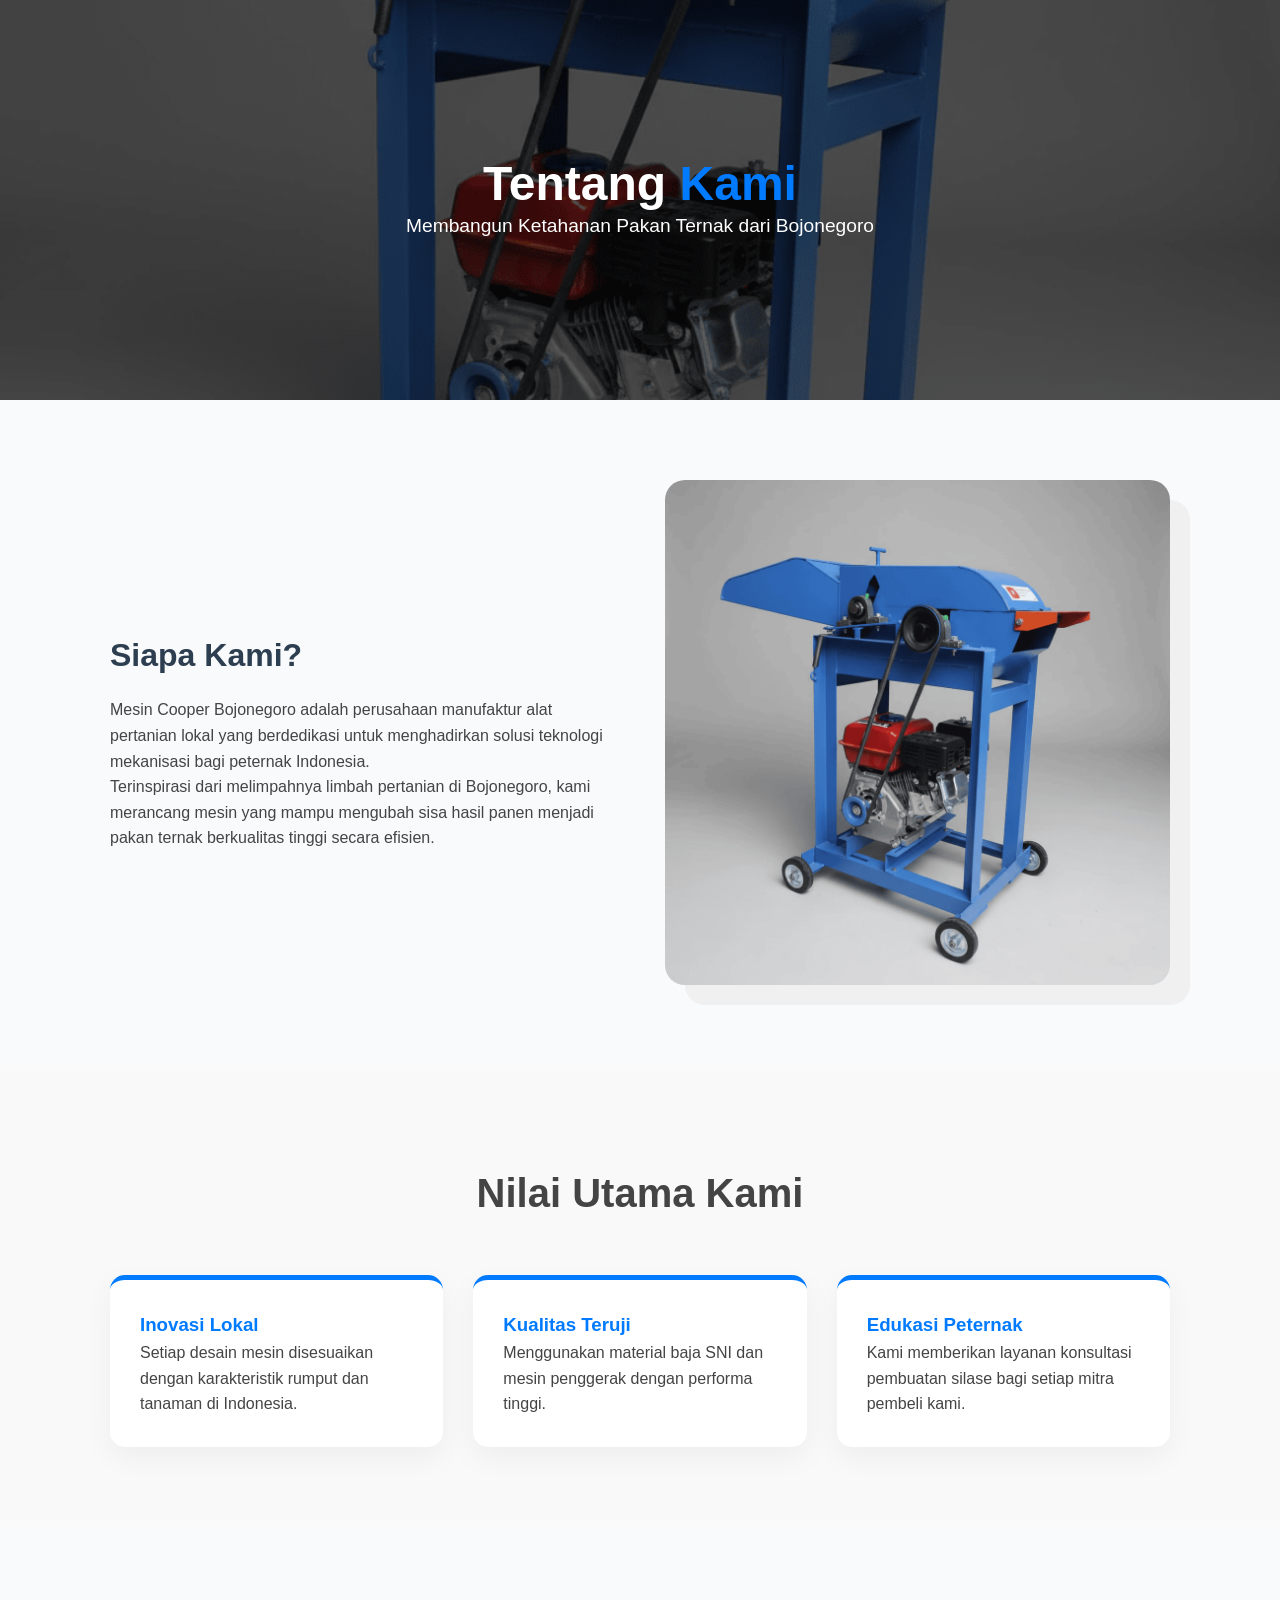
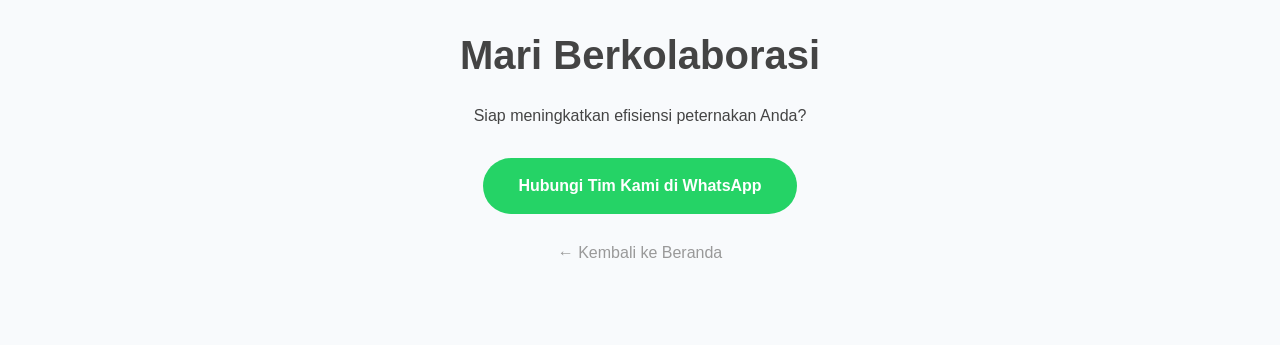
==== About/index.html @ 006e7e93 "update website" ====
<!DOCTYPE html>
<html lang="id">
<head>
    <meta charset="UTF-8">
    <meta name="viewport" content="width=device-width, initial-scale=1.0">
    <title>Tentang Kami | Mesin Cooper Bojonegoro</title>
    <link rel="stylesheet" href="../style/main.css">
    <style>
        :root { --biru-utama: #007bff; --hitam-tegas: #2c3e50; }
        body { font-family: 'Inter', sans-serif; margin: 0; color: #444; line-height: 1.6; }
        
        /* Section Hero (Gambar Background) */
        .hero-about {
            background: linear-gradient(rgba(0,0,0,0.6), rgba(0,0,0,0.6)), url('../public/BM Utama .png');
            background-size: cover; background-position: center;
            height: 400px; display: flex; align-items: center; justify-content: center;
            color: white; text-align: center;
        }
        .hero-about h1 { font-size: 3rem; margin: 0; }

        /* Section Visi Misi */
        .section-padding { padding: 80px 20px; max-width: 1100px; margin: auto; }
        .grid-2 { display: grid; grid-template-columns: 1fr 1fr; gap: 50px; align-items: center; }
        
        /* Kotak Nilai (Value) - Seperti Waste4Change */
        .value-grid { display: grid; grid-template-columns: repeat(auto-fit, minmax(250px, 1fr)); gap: 30px; margin-top: 40px; }
        .value-card { 
            padding: 30px; border-radius: 15px; background: #fff; 
            box-shadow: 0 10px 30px rgba(0,0,0,0.05); border-top: 5px solid var(--biru-utama);
            transition: 0.3s;
        }
        .value-card:hover { transform: translateY(-10px); }
        .value-card h3 { color: var(--biru-utama); margin-top: 0; }

        .btn-wa-about {
            display: inline-block; background: #25d366; color: white; padding: 15px 35px;
            border-radius: 50px; text-decoration: none; font-weight: bold; margin-top: 30px;
        }
    </style>
</head>
<body>

    <header class="hero-about">
        <div>
            <h1>Tentang <span style="color: var(--biru-utama);">Kami</span></h1>
            <p style="font-size: 1.2rem;">Membangun Ketahanan Pakan Ternak dari Bojonegoro</p>
        </div>
    </header>

    <section class="section-padding">
        <div class="grid-2">
            <div>
                <h2 style="color: var(--hitam-tegas); font-size: 2rem;">Siapa Kami?</h2>
                <p>Mesin Cooper Bojonegoro adalah perusahaan manufaktur alat pertanian lokal yang berdedikasi untuk menghadirkan solusi teknologi mekanisasi bagi peternak Indonesia.</p>
                <p>Terinspirasi dari melimpahnya limbah pertanian di Bojonegoro, kami merancang mesin yang mampu mengubah sisa hasil panen menjadi pakan ternak berkualitas tinggi secara efisien.</p>
            </div>
            <img src="../public/BM Utama .png" style="width: 100%; border-radius: 20px; box-shadow: 20px 20px 0px #f0f0f0;">
        </div>
    </section>

    <section style="background: #f9f9f9;">
        <div class="section-padding">
            <h2 style="text-align: center; margin-bottom: 50px;">Nilai Utama Kami</h2>
            <div class="value-grid">
                <div class="value-card">
                    <h3>Inovasi Lokal</h3>
                    <p>Setiap desain mesin disesuaikan dengan karakteristik rumput dan tanaman di Indonesia.</p>
                </div>
                <div class="value-card">
                    <h3>Kualitas Teruji</h3>
                    <p>Menggunakan material baja SNI dan mesin penggerak dengan performa tinggi.</p>
                </div>
                <div class="value-card">
                    <h3>Edukasi Peternak</h3>
                    <p>Kami memberikan layanan konsultasi pembuatan silase bagi setiap mitra pembeli kami.</p>
                </div>
            </div>
        </div>
    </section>

    <section class="section-padding" style="text-align: center;">
        <h2>Mari Berkolaborasi</h2>
        <p>Siap meningkatkan efisiensi peternakan Anda?</p>
        <a href="https://wa.me" class="btn-wa-about">Hubungi Tim Kami di WhatsApp</a>
        <br><br>
        <a href="../index.html" style="color: #999; text-decoration: none;">← Kembali ke Beranda</a>
    </section>

</body>
</html>
---- style/main.css ----
/* 1. RESET & BASE STYLES */
* {
    margin: 0;
    padding: 0;
    box-sizing: border-box;
    font-family: 'Plus Jakarta Sans', sans-serif;
}

body {
    background-color: #f8fafc;
    color: #1e293b;
    line-height: 1.6;
}

/* 2. NAVBAR MODERN */
.navbar-modern {
    display: flex;
    justify-content: space-between;
    align-items: center;
    padding: 0.5rem 10%;
    background: rgba(255, 255, 255, 0.9);
    backdrop-filter: blur(10px);
    position: sticky;
    top: 0;
    z-index: 1000;
    border-bottom: 1px solid #e2e8f0;
}

.logo {
    font-weight: 800;
    font-size: 1.25rem;
    letter-spacing: -0.5px;
}

.logo span {
    color: #2563eb;
}

.nav-links a {
    text-decoration: none;
    color: #64748b;
    margin-left: 2rem;
    font-weight: 600;
    transition: 0.3s;
}

.nav-links a:hover, .nav-links a.active {
    color: #2563eb;
}

.nav-cta {
    background: #2563eb;
    color: white !important;
    padding: 0.6rem 1.2rem;
    border-radius: 8px;
}

/* 3. HERO SECTION */
#hero-premium {
    padding: 0.5rem 10%;
    background: linear-gradient(135deg, #ffffff 0%, #f1f5f9 100%);
    text-align: center;
}

.badge-new {
    background: #dbeafe;
    color: #2563eb;
    padding: 0.5rem 1rem;
    border-radius: 50px;
    font-size: 0.8rem;
    font-weight: 700;
}

h1 {
    font-size: 3.5rem;
    margin: 0.5rem 0;
    font-weight: 800;
    line-height: 1.1;
}

.text-gradient {
    background: linear-gradient(to right, #2563eb, #3b82f6);
    -webkit-background-clip: text;
    background-clip: text; /* Ini adalah baris tambahan yang diminta VS Code */
    -webkit-text-fill-color: transparent;
}
#hero-premium p {
    max-width: 600px;
    margin: 0 auto 2.5rem;
    color: #64748b;
    font-size: 1.1rem;
}

.hero-buttons {
    display: flex;
    justify-content: center;
    gap: 1rem;
}

.btn-primary {
    background: #2563eb;
    color: white;
    padding: 1rem 2rem;
    border-radius: 12px;
    text-decoration: none;
    font-weight: 700;
    box-shadow: 0 10px 15px -3px rgba(37, 99, 235, 0.3);
}

.btn-secondary {
    border: 2px solid #e2e8f0;
    color: #1e293b;
    padding: 1rem 2rem;
    border-radius: 12px;
    text-decoration: none;
    font-weight: 700;
}

/* 4. INTRO SECTION (ABOUT US) */
.container {
    padding: 5rem 10%;
}

.intro-grid {
    display: grid;
    grid-template-columns: 1fr 1fr;
    gap: 4rem;
    align-items: center;
}

.img-main {
    width: 100%;
    border-radius: 24px;
    box-shadow: 0 20px 25px -5px rgba(0, 0, 0, 0.1);
}

.label {
    color: #2563eb;
    font-weight: 800;
    font-size: 0.9rem;
}

h2 {
    font-size: 2.5rem;
    margin: 1rem 0;
    font-weight: 800;
}

.features {
    list-style: none;
    margin-top: 1.5rem;
}

.features li {
    margin-bottom: 0.8rem;
    font-weight: 600;
}

.features span {
    color: #22c55e;
    margin-right: 0.5rem;
}

/* 5. TABLE SECTION */
.price-section-modern {
    margin-top: 5rem;
}

.section-header {
    text-align: center;
    margin-bottom: 3rem;
}

.table-card {
    background: white;
    padding: 1rem;
    border-radius: 20px;
    box-shadow: 0 4px 6px -1px rgba(0, 0, 0, 0.05);
    overflow: hidden;
    border: 1px solid #e2e8f0;
}

.table-produk {
    width: 100%;
    border-collapse: collapse;
}

.table-produk th {
    background: #f8fafc;
    padding: 1.2rem;
    text-align: left;
    font-weight: 700;
    color: #64748b;
}

.table-produk td {
    padding: 1.2rem;
    border-bottom: 1px solid #f1f5f9;
}

.table-produk tr:last-child td {
    border-bottom: none;
}

/* 6. WHATSAPP FLOAT */
.wa-wrapper {
    position: fixed;
    bottom: 2rem;
    right: 2rem;
    display: flex;
    align-items: center;
    gap: 1rem;
    z-index: 999;
}

.wa-text {
    background: white;
    padding: 0.5rem 1rem;
    border-radius: 10px;
    font-weight: 700;
    box-shadow: 0 4px 6px rgba(0,0,0,0.1);
}

.wa-float {
    background: #22c55e;
    width: 60px;
    height: 60px;
    border-radius: 50%;
    display: flex;
    justify-content: center;
    align-items: center;
    box-shadow: 0 10px 15px rgba(34, 197, 94, 0.3);
}

.wa-float img {
    width: 30px;
}

/* 7. FOOTER */
.footer-modern {
    text-align: center;
    padding: 3rem;
    background: #1e293b;
    color: #94a3b8;
    margin-top: 5rem;
}
/* Update pada style.css Anda */
.table-produk {
    width: 100%;
    border-collapse: collapse;
    background: #fff;
    border-radius: 12px;
    overflow: hidden;
    box-shadow: 0 10px 30px rgba(0,0,0,0.05);
}

.table-produk th {
    background-color: #1a1a1a;
    color: #fff;
    padding: 18px;
    text-align: left;
}

.table-produk td {
    padding: 16px;
    border-bottom: 1px solid #eee;
    transition: all 0.3s ease; /* Transisi halus */
}

/* Efek Hover pada Baris */
.table-produk tbody tr:hover {
    background-color: #f8fff9; /* Hijau pucat yang segar */
    transform: scale(1.01); /* Efek sedikit membesar */
    box-shadow: inset 4px 0 0 #2ecc71; /* Aksen garis hijau di kiri */
}

.table-produk tr:hover td {
    color: #27ae60;
    font-weight: 500;
}
/* Animasi Berdenyut */
@keyframes pulse-green {
    0% { transform: scale(0.95); box-shadow: 0 0 0 0 rgba(37, 211, 102, 0.7); }
    70% { transform: scale(1); box-shadow: 0 0 0 15px rgba(37, 211, 102, 0); }
    100% { transform: scale(0.95); box-shadow: 0 0 0 0 rgba(37, 211, 102, 0); }
}

.wa-float {
    position: fixed;
    bottom: 30px;
    right: 30px;
    background-color: #25d366;
    color: #fff;
    border-radius: 50px;
    padding: 12px;
    z-index: 100;
    display: flex;
    align-items: center;
    box-shadow: 2px 2px 10px rgba(0,0,0,0.2);
    animation: pulse-green 2s infinite; /* Mengaktifkan animasi */
}

.wa-text {
    margin-right: 10px;
    font-weight: 600;
    font-size: 14px;
}
/* --- KATALOG SECTION --- */
.katalog-section {
    padding: 60px 0;
}

.product-grid {
    display: grid;
    grid-template-columns: repeat(auto-fit, minmax(300px, 1fr));
    gap: 30px;
    margin-top: 40px;
}

.product-card {
    background: #fff;
    border-radius: 15px;
    overflow: hidden;
    border: 1px solid #eee;
    transition: transform 0.3s ease, box-shadow 0.3s ease;
}

.product-card:hover {
    transform: translateY(-10px);
    box-shadow: 0 20px 40px rgba(0,0,0,0.1);
}

.product-image {
    position: relative;
    background: #f9f9f9;
    height: 220px;
    display: flex;
    align-items: center;
    justify-content: center;
}

.product-image img {
    max-height: 80%;
    object-fit: contain;
}

.product-badge {
    position: absolute;
    top: 15px;
    left: 15px;
    background: #27ae60;
    color: white;
    padding: 5px 12px;
    font-size: 12px;
    font-weight: 700;
    border-radius: 5px;
    text-transform: uppercase;
}

.product-badge.premium {
    background: #e67e22;
}

.product-info {
    padding: 25px;
}

.product-info h3 {
    margin: 0 0 10px 0;
    font-size: 1.4rem;
}

.spec-list {
    list-style: none;
    padding: 0;
    margin: 15px 0;
    font-size: 13px;
    color: #666;
}

.spec-list li::before {
    content: "•";
    color: #27ae60;
    font-weight: bold;
    margin-right: 8px;
}

.product-footer {
    display: flex;
    justify-content: space-between;
    align-items: center;
    margin-top: 20px;
    padding-top: 20px;
    border-top: 1px solid #eee;
}

.price {
    font-weight: 800;
    color: #1a1a1a;
    font-size: 1.1rem;
}

.btn-sm {
    padding: 8px 18px;
    background: #1a1a1a;
    color: #fff;
    text-decoration: none;
    border-radius: 5px;
    font-size: 13px;
    transition: background 0.3s;
}

.btn-sm:hover {
    background: #27ae60;
}
/* --- TESTIMONI SECTION --- */
.testi-section {
    padding: 80px 0;
    background-color: #fcfcfc;
}

.testi-grid {
    display: grid;
    grid-template-columns: repeat(auto-fit, minmax(280px, 1fr));
    gap: 25px;
    margin-top: 40px;
}

.testi-card {
    background: #fff;
    padding: 30px;
    border-radius: 15px;
    box-shadow: 0 5px 20px rgba(0,0,0,0.03);
    border: 1px solid #f0f0f0;
    position: relative;
}

.testi-card::before {
    content: '"';
    position: absolute;
    top: 10px;
    right: 20px;
    font-size: 80px;
    color: #f1f1f1;
    font-family: serif;
    line-height: 1;
}

.stars {
    color: #f1c40f;
    margin-bottom: 15px;
    font-size: 14px;
}

.testi-card p {
    font-style: italic;
    color: #444;
    line-height: 1.6;
    margin-bottom: 20px;
    position: relative;
    z-index: 1;
}

.user-info strong {
    display: block;
    color: #1a1a1a;
    font-size: 15px;
}

.user-info span {
    font-size: 13px;
    color: #888;
}

.client-logos {
    margin-top: 60px;
    text-align: center;
    border-top: 1px solid #eee;
    padding-top: 40px;
}

.client-logos span {
    font-size: 12px;
    letter-spacing: 2px;
    color: #999;
    text-transform: uppercase;
    font-weight: 700;
}

.logo-flex {
    margin-top: 20px;
    font-weight: 600;
    color: #bbb;
    font-size: 14px;
}
/* --- FORMULIR PEMESANAN (Order Page) --- */
.order-form-section {
    max-width: 600px; /* Agar form tidak terlalu lebar di layar laptop */
    margin: 50px auto;
    padding: 40px;
    background: #ffffff;
    border-radius: 20px;
    box-shadow: 0 15px 50px rgba(0,0,0,0.08);
}

.order-form-section h2 {
    text-align: center;
    color: #1a1a1a;
    margin-bottom: 10px;
}

.order-form-section p {
    text-align: center;
    color: #666;
    margin-bottom: 30px;
}

.order-form {
    display: flex;
    flex-direction: column;
    gap: 20px;
}

.input-group {
    display: flex;
    flex-direction: column;
    gap: 8px;
}

.input-group label {
    font-weight: 600;
    font-size: 14px;
    color: #333;
}

.input-group input, 
.input-group select {
    padding: 12px 15px;
    border: 1px solid #ddd;
    border-radius: 8px;
    font-size: 15px;
    outline: none;
    transition: border-color 0.3s, box-shadow 0.3s;
}

.input-group input:focus, 
.input-group select:focus {
    border-color: #27ae60;
    box-shadow: 0 0 0 3px rgba(39, 174, 96, 0.1);
}

/* INFO PEMBAYARAN BOX */
.payment-info {
    background-color: #f9f9f9;
    padding: 20px;
    border-radius: 10px;
    border-left: 5px solid #27ae60;
    margin: 10px 0;
}

.payment-info h4 {
    margin-top: 0;
    color: #1a1a1a;
    font-size: 16px;
}

.payment-info p {
    text-align: left; /* Berbeda dengan p di section */
    font-size: 14px;
    margin: 5px 0;
    color: #444;
}

/* TOMBOL KONFIRMASI */
.btn-submit-wa {
    background-color: #25d366;
    color: white;
    padding: 16px;
    border: none;
    border-radius: 10px;
    font-weight: 700;
    font-size: 16px;
    cursor: pointer;
    transition: 0.3s;
    text-align: center;
    display: block;
    text-decoration: none;
}

.btn-submit-wa:hover {
    background-color: #128c7e;
    transform: translateY(-2px);
    box-shadow: 0 5px 15px rgba(37, 211, 102, 0.3);
}

/* Responsif Mobile */
@media (max-width: 480px) {
    .order-form-section {
        padding: 25px;
        margin: 20px;
    }
}
/* Pastikan kode ini ada di dalam style.css utama Anda */

.order-form-section {
    max-width: 500px;
    margin: 50px auto;
    background: #fff;
    padding: 40px;
    border-radius: 15px;
    box-shadow: 0 10px 30px rgba(0,0,0,0.1);
}

.input-group {
    margin-bottom: 20px;
    display: flex;
    flex-direction: column;
}

.input-group label {
    font-weight: 600;
    margin-bottom: 8px;
}

.input-group input, .input-group select {
    padding: 12px;
    border: 1px solid #ddd;
    border-radius: 8px;
    outline: none;
}

.btn-submit-wa {
    width: 100%;
    background: #25d366;
    color: white;
    padding: 15px;
    border: none;
    border-radius: 8px;
    font-weight: bold;
    cursor: pointer;
}
/* --- 8. RESPONSIVE OPTIMIZATION (Poin 5) --- */

/* Pengaturan Layar Tablet & Mobile (< 1024px) */
@media (max-width: 1024px) {
    .navbar-modern {
        padding: 0.4rem 5%;
    }

    .nav-links {
        display: none; /* Sembunyikan navigasi teks untuk menyederhanakan UI mobile */
    }

    #hero-premium {
        padding: 2rem 5%;
    }

    h1 {
        font-size: 0.5rem; /* Judul mengecil agar tidak 'balapan' dengan layar */
    }

    .intro-grid {
        grid-template-columns: 1fr; /* Grid berubah dari 2 kolom menjadi 1 kolom (tumpuk) */
        text-align: center;
        gap: 2rem;
    }

    .intro-image-wrapper {
        order: -1; /* Pastikan gambar mesin berada di atas teks saat di mobile */
    }

    .hero-buttons {
        flex-direction: column; /* Tombol tumpuk vertikal agar mudah diklik jempol */
        width: 100%;
        max-width: 300px;
        margin: 0 auto;
    }

    .btn-primary, .btn-secondary {
        width: 100%;
    }
}

/* Pengaturan Khusus Mobile Sederhana (360px - 480px) */
@media (max-width: 480px) {
    .container {
        padding: 3rem 5%;
    }

    h2 {
        font-size: 1.8rem;
    }

    .table-card {
        overflow-x: auto; /* Penting: Tabel bisa di-scroll horizontal agar tidak merusak lebar halaman */
    }

    .product-grid {
        grid-template-columns: 1fr; /* Pastikan kartu katalog memenuhi lebar layar */
    }

    .wa-text {
        display: none; /* Sembunyikan label teks WA agar tidak menutupi konten kecil */
    }
}

/* Pengaturan Layar Sangat Lebar (Desktop XL) */
@media (min-width: 1400px) {
    .container, .navbar-modern, #hero-premium {
        padding-left: 15%;
        padding-right: 15%;
    }
}
/* --- OPTIMASI MOBILE 360px (POIN 5) --- */
@media (max-width: 768px) {
    /* Navbar: Logo di atas, Menu di bawah agar tidak sesak */
    .navbar-modern {
        flex-direction: column;
        gap: 15px;
        padding: 1rem !important;
    }

    /* Hero Section: Judul mengecil agar pas di layar HP */
    h1 {
        font-size: 2.2rem !important;
    }

    /* Tombol: Menumpuk vertikal & lebar penuh (Poin 6) */
    .hero-buttons {
        flex-direction: column;
        width: 100%;
        gap: 10px;
    }

    .btn-primary, .btn-secondary {
        width: 100%;
        text-align: center;
    }

    /* Konten About Us: Gambar di atas, Teks di bawah */
    .intro-grid {
        grid-template-columns: 1fr !important;
        gap: 20px;
    }
}
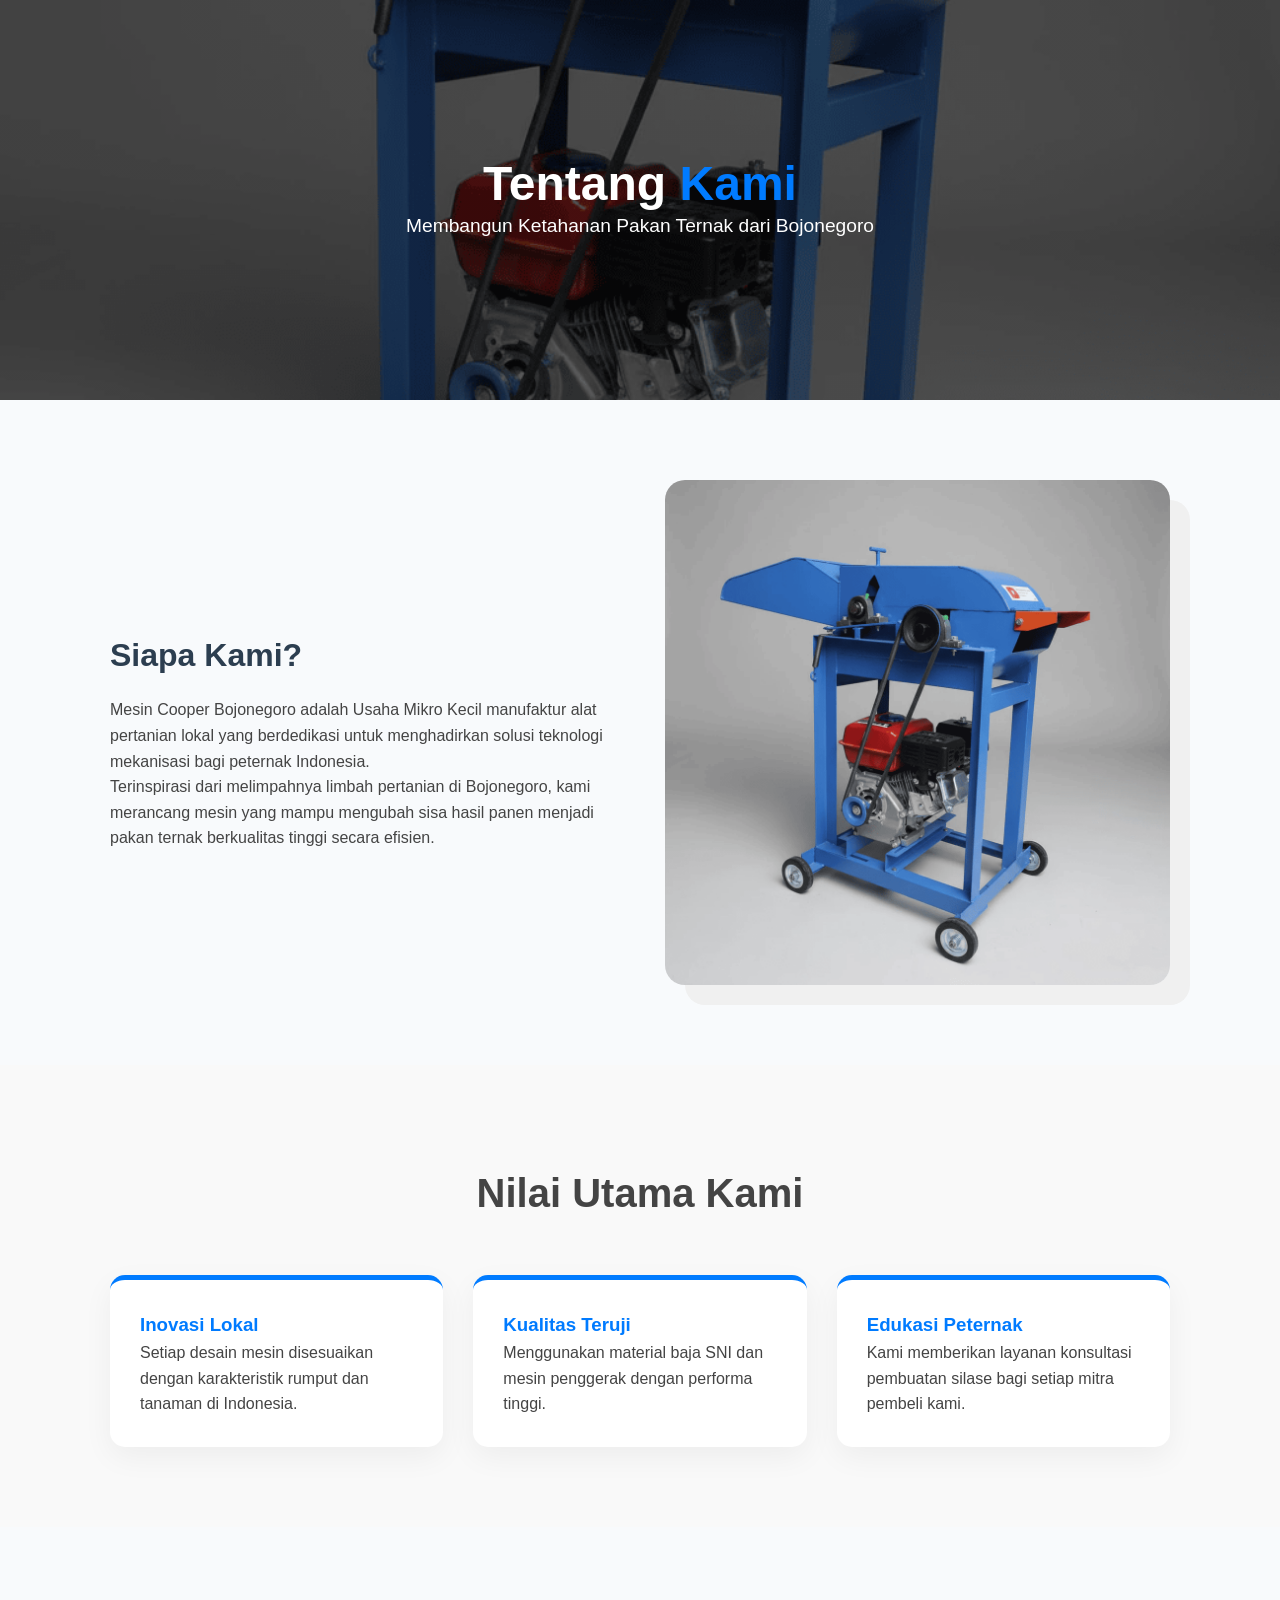
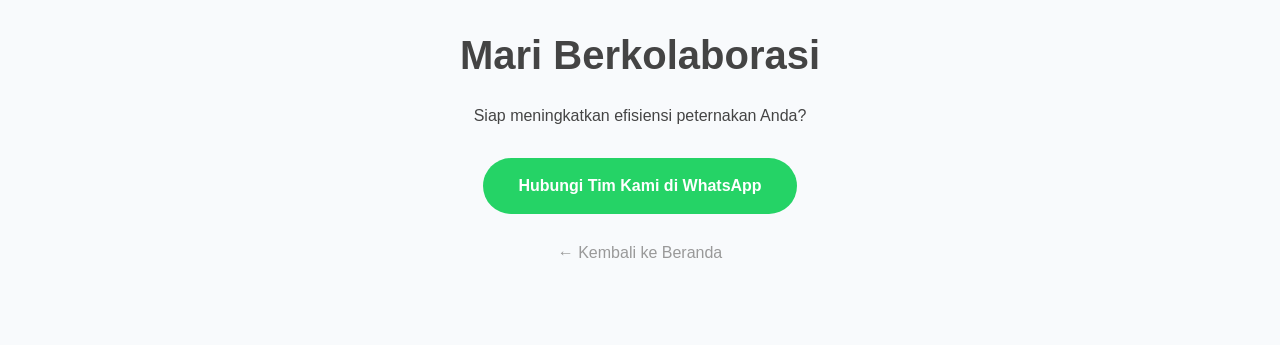
==== commit 04c0c318: "pesan update" ====
--- a/About/index.html
+++ b/About/index.html
@@ -51,7 +51,7 @@
         <div class="grid-2">
             <div>
                 <h2 style="color: var(--hitam-tegas); font-size: 2rem;">Siapa Kami?</h2>
-                <p>Mesin Cooper Bojonegoro adalah perusahaan manufaktur alat pertanian lokal yang berdedikasi untuk menghadirkan solusi teknologi mekanisasi bagi peternak Indonesia.</p>
+                <p>Mesin Cooper Bojonegoro adalah Usaha Mikro Kecil manufaktur alat pertanian lokal yang berdedikasi untuk menghadirkan solusi teknologi mekanisasi bagi peternak Indonesia.</p>
                 <p>Terinspirasi dari melimpahnya limbah pertanian di Bojonegoro, kami merancang mesin yang mampu mengubah sisa hasil panen menjadi pakan ternak berkualitas tinggi secara efisien.</p>
             </div>
             <img src="../public/BM Utama .png" style="width: 100%; border-radius: 20px; box-shadow: 20px 20px 0px #f0f0f0;">
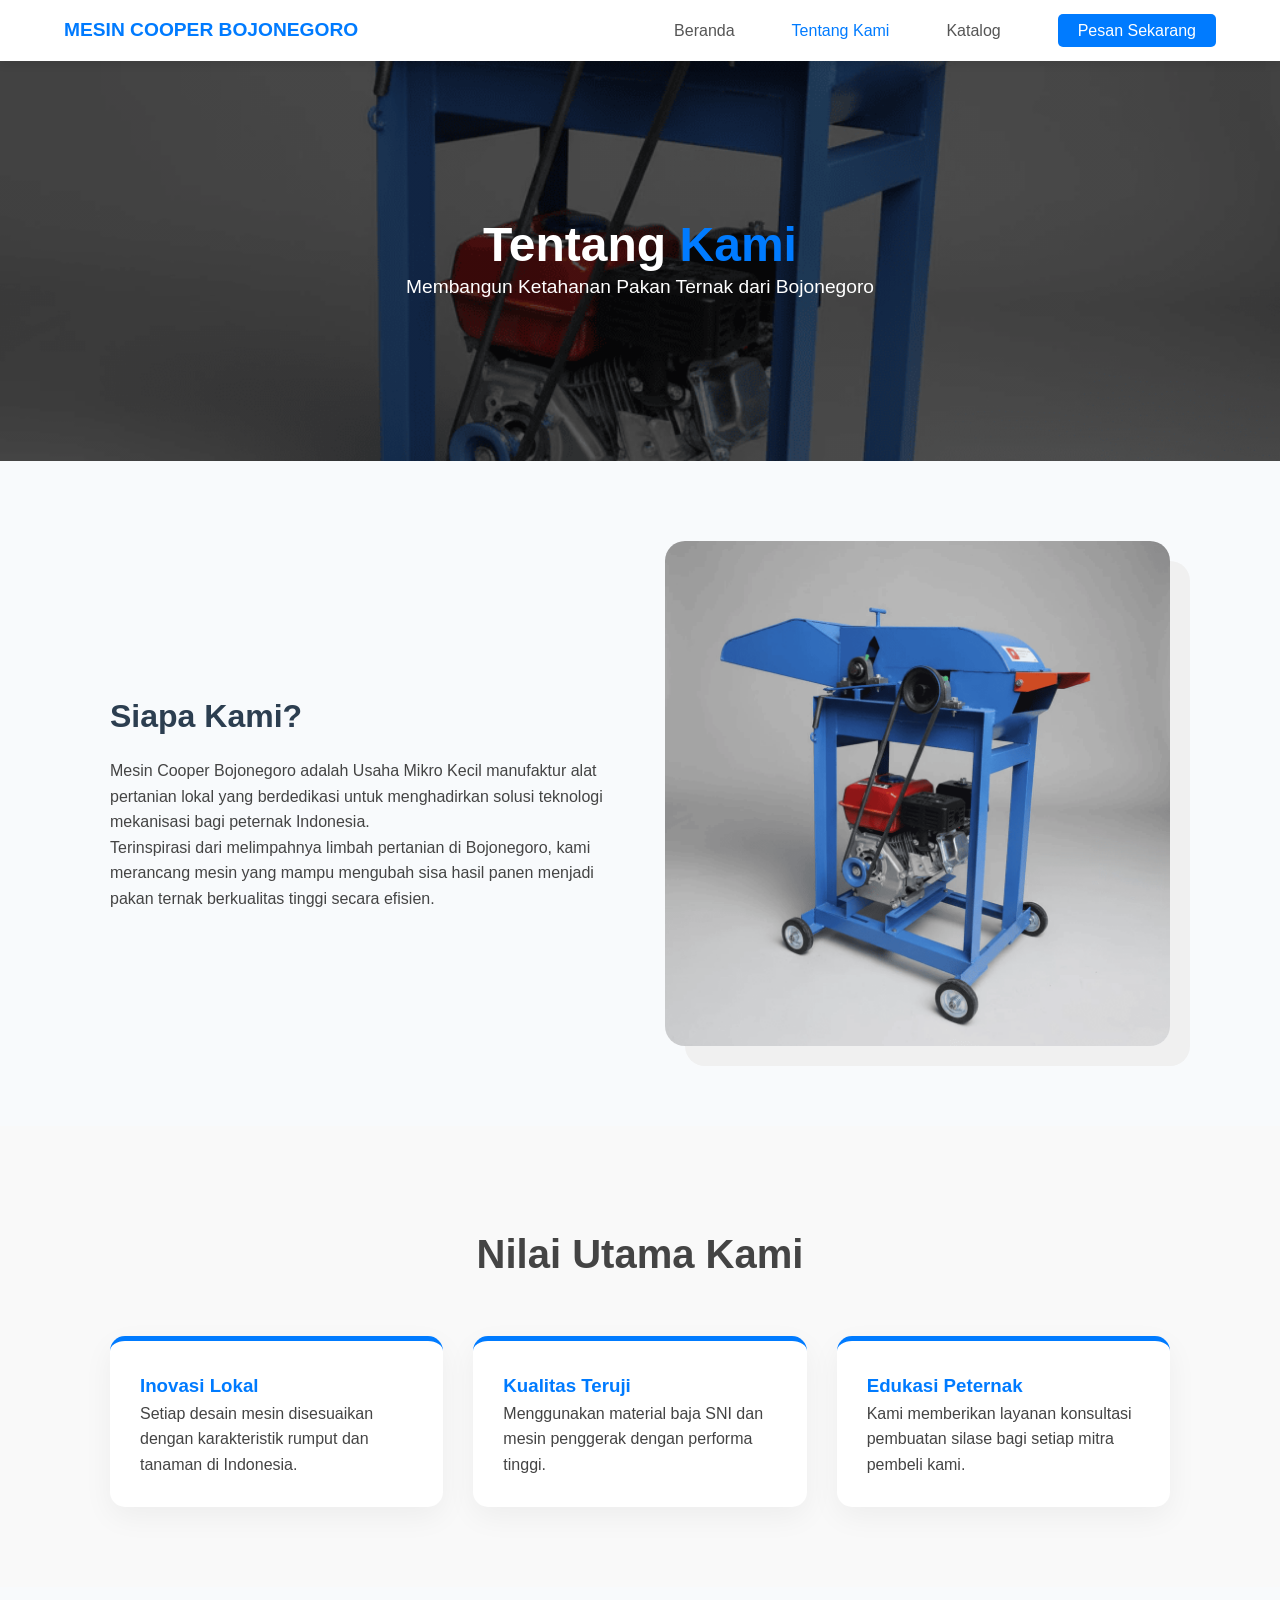
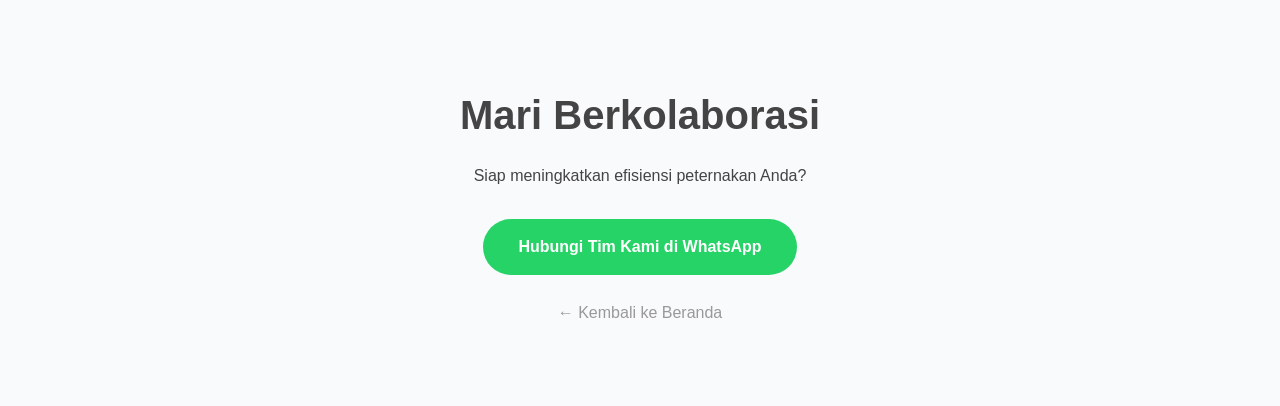
==== commit 3bebed95: "pesan update" ====
--- a/About/index.html
+++ b/About/index.html
@@ -9,6 +9,31 @@
         :root { --biru-utama: #007bff; --hitam-tegas: #2c3e50; }
         body { font-family: 'Inter', sans-serif; margin: 0; color: #444; line-height: 1.6; }
         
+        /* Tambahan Style untuk Navigasi Atas */
+        .navbar {
+            display: flex;
+            justify-content: space-between;
+            align-items: center;
+            padding: 15px 5%;
+            background: white;
+            box-shadow: 0 2px 10px rgba(0,0,0,0.1);
+            position: sticky;
+            top: 0;
+            z-index: 1000;
+        }
+        .nav-logo { font-weight: bold; color: var(--biru-utama); text-decoration: none; font-size: 1.2rem; }
+        .nav-links { list-style: none; display: flex; align-items: center; margin: 0; padding: 0; }
+        .nav-links li { margin-left: 25px; }
+        .nav-links a { text-decoration: none; color: #555; font-weight: 500; transition: 0.3s; }
+        .nav-links a:hover { color: var(--biru-utama); }
+        .btn-nav-pesan {
+            background: var(--biru-utama);
+            color: white !important;
+            padding: 8px 20px;
+            border-radius: 5px;
+        }
+        .btn-nav-pesan:hover { background: #0056b3 !important; }
+
         /* Section Hero (Gambar Background) */
         .hero-about {
             background: linear-gradient(rgba(0,0,0,0.6), rgba(0,0,0,0.6)), url('../public/BM Utama .png');
@@ -22,7 +47,7 @@
         .section-padding { padding: 80px 20px; max-width: 1100px; margin: auto; }
         .grid-2 { display: grid; grid-template-columns: 1fr 1fr; gap: 50px; align-items: center; }
         
-        /* Kotak Nilai (Value) - Seperti Waste4Change */
+        /* Kotak Nilai (Value) */
         .value-grid { display: grid; grid-template-columns: repeat(auto-fit, minmax(250px, 1fr)); gap: 30px; margin-top: 40px; }
         .value-card { 
             padding: 30px; border-radius: 15px; background: #fff; 
@@ -39,6 +64,17 @@
     </style>
 </head>
 <body>
+
+    <!-- Navigasi Atas -->
+    <nav class="navbar">
+        <a href="../index.html" class="nav-logo">MESIN COOPER BOJONEGORO</a>
+        <ul class="nav-links">
+            <li><a href="../index.html">Beranda</a></li>
+            <li><a href="tentang-kami.html" style="color: var(--biru-utama);">Tentang Kami</a></li>
+            <li><a href="katalog.html">Katalog</a></li>
+            <li><a href="https://wa.me" class="btn-nav-pesan">Pesan Sekarang</a></li>
+        </ul>
+    </nav>
 
     <header class="hero-about">
         <div>
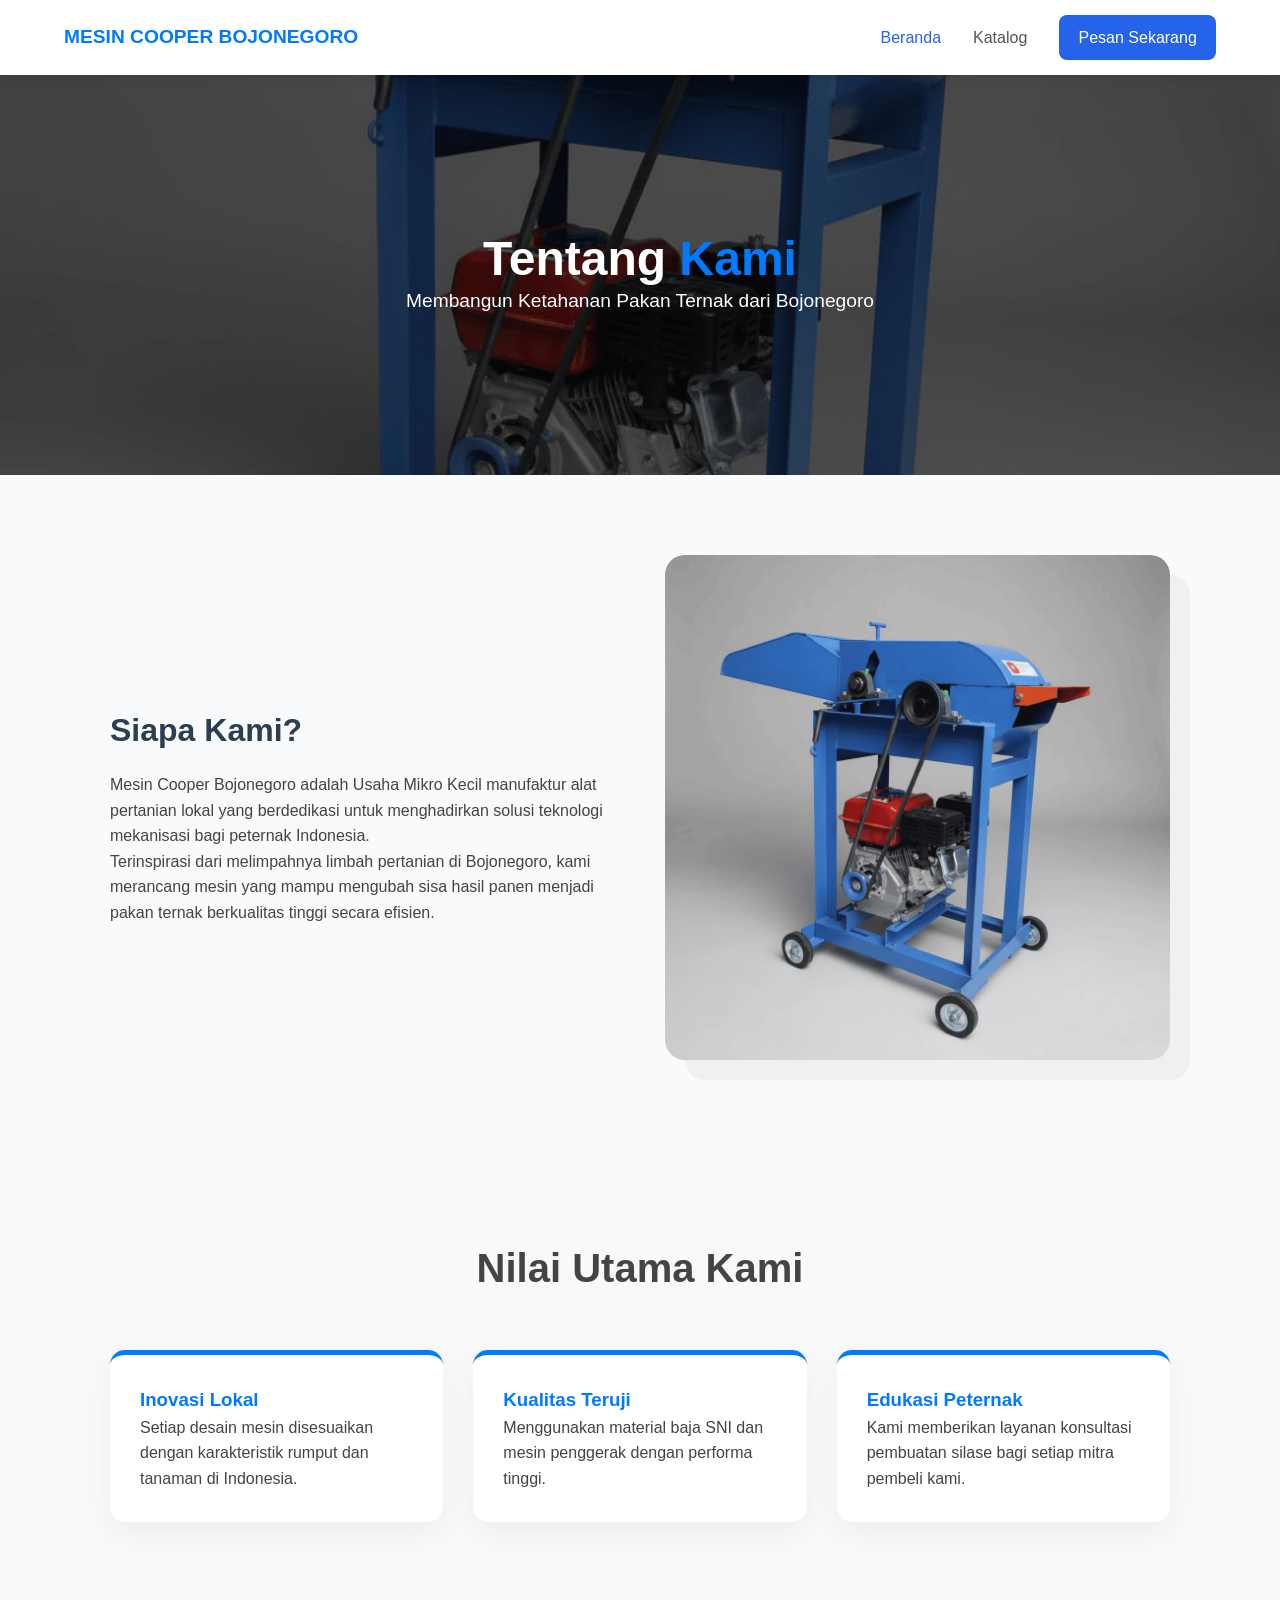
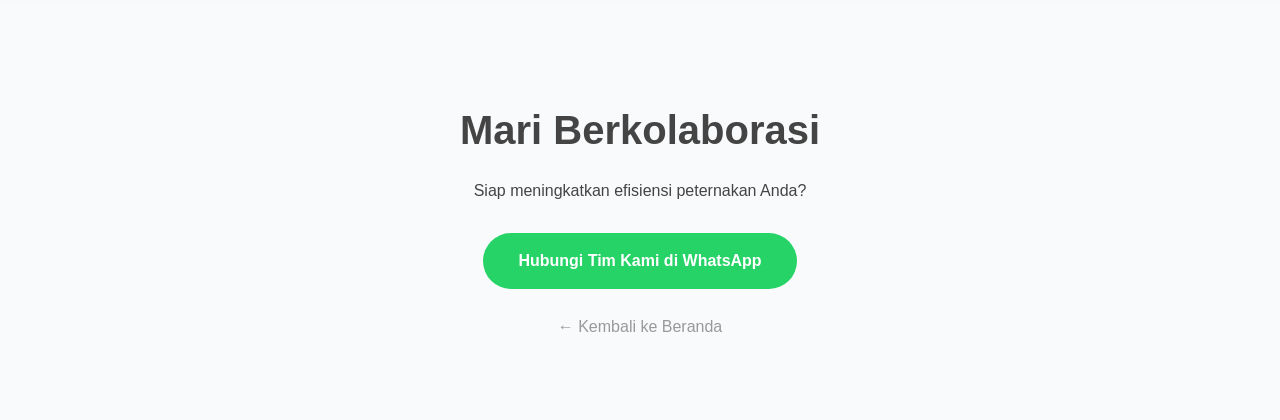
==== commit 8fdf3ca6: "Pesan update" ====
--- a/About/index.html
+++ b/About/index.html
@@ -69,10 +69,9 @@
     <nav class="navbar">
         <a href="../index.html" class="nav-logo">MESIN COOPER BOJONEGORO</a>
         <ul class="nav-links">
-            <li><a href="../index.html">Beranda</a></li>
-            <li><a href="tentang-kami.html" style="color: var(--biru-utama);">Tentang Kami</a></li>
-            <li><a href="katalog.html">Katalog</a></li>
-            <li><a href="https://wa.me" class="btn-nav-pesan">Pesan Sekarang</a></li>
+            <a href="index.html" class="active">Beranda</a>
+            <a href="../Katalog/index.html">Katalog</a>
+            <a href="../Order/index.html" class="nav-cta">Pesan Sekarang</a>
         </ul>
     </nav>
 
